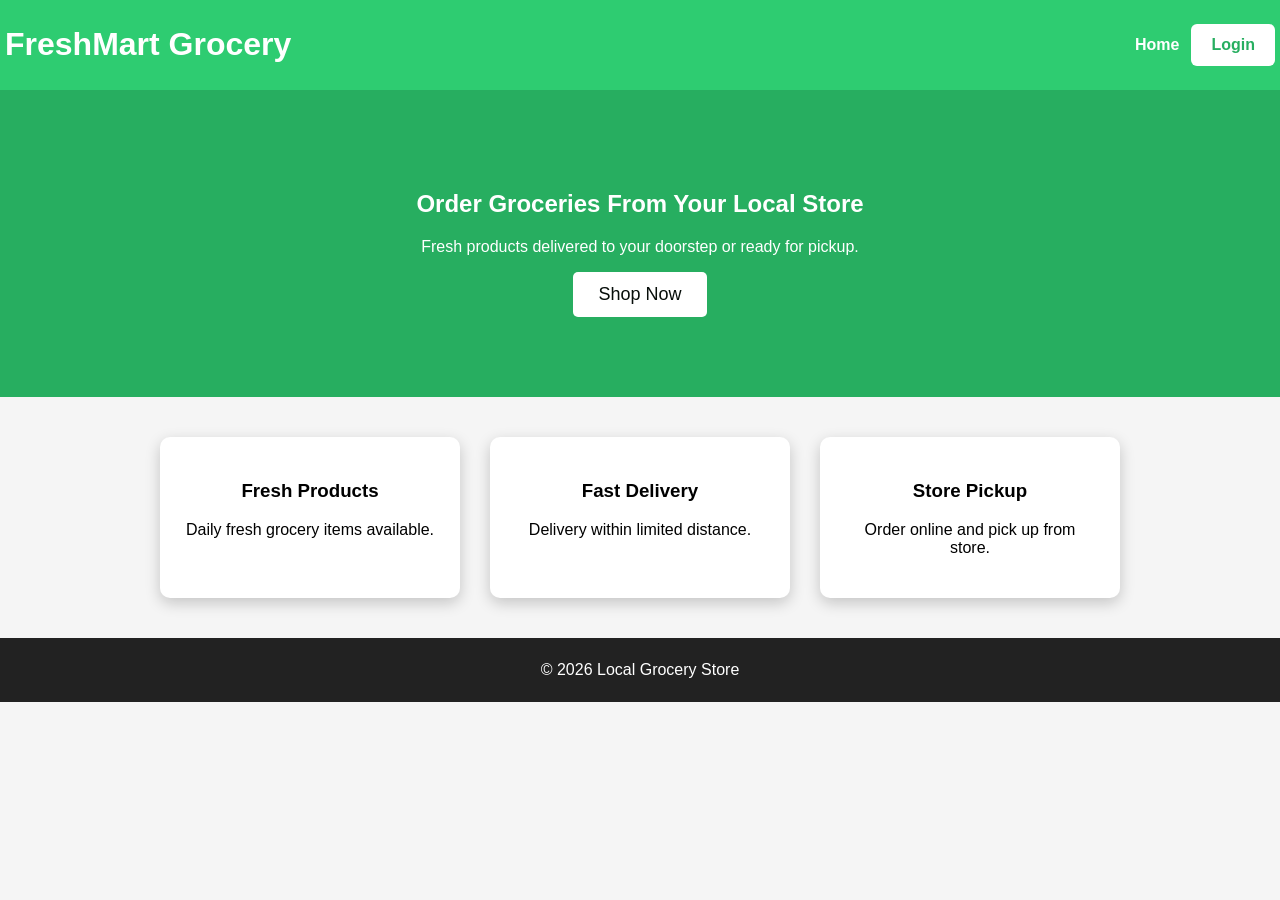
==== public/index.html @ d91790af "Add home page login button" ====
<!DOCTYPE html>
<html lang="en">
<head>
<meta name="viewport" content="width=device-width, initial-scale=1.0">
<title>Local Grocery Store</title>
<link rel="stylesheet" href="style.css">
</head>
    <body>
    <header>
        <h1>FreshMart Grocery</h1>

        <nav>
            <a href="index.html">Home</a>
            <!-- <a href="products.html">Products</a> -->
            <a class="login-button" href="login.html">Login</a>
        </nav>
    </header>
<section class="hero">
    <h2>Order Groceries From Your Local Store</h2>
    <p>Fresh products delivered to your doorstep or ready for pickup.</p>
    <button onclick="localStorage.setItem('afterLogin','stores.html'); location.href='login.html';">Shop Now</button>
</section>
<section class="features">
    <div class="card">
    <h3>Fresh Products</h3>
    <p>Daily fresh grocery items available.</p>
</div>
<div class="card">
    <h3>Fast Delivery</h3>
    <p>Delivery within limited distance.</p>
</div>

<div class="card">
    <h3>Store Pickup</h3>
    <p>Order online and pick up from store.</p>
</div>
</section>
<footer>
    <p>© 2026 Local Grocery Store</p>
</footer>
<script src="nav.js"></script>
</body>
</html>
---- public/style.css ----
body{
font-family: Arial;
margin:0;
background:#f5f5f5;
}

header{
display:flex;
justify-content:space-between;
align-items:center;
padding:5px;
background:#2ecc71;
color:white;
}

nav{
display:flex;
align-items:center;
gap:12px;
}

nav a{
color:white;
text-decoration:none;
font-weight:bold;
}

.login-button{
padding:10px 18px;
background:white;
color:#27ae60;
border-radius:6px;
border:2px solid transparent;
transition:all 0.25s ease;
}

.login-button:hover{
background:#eafaf1;
border-color:#ffffff;
transform:translateY(-1px);
}

.hero{
text-align:center;
padding:80px;
background:#27ae60;
color:white;
}

.hero button{
padding:12px 25px;
border:none;
background:white;
color:#27ae60;
font-size:18px;
cursor:pointer;
border-radius:5px;
}

.features{
display:flex;
justify-content:center;
gap:30px;
padding:40px;
}

.card{
background:white;
padding:25px;
width:250px;
text-align:center;
border-radius:10px;
box-shadow:0px 5px 15px rgba(0,0,0,0.2);
}

footer{
text-align:center;
padding:7px;
background:#222;
color:white;
}
.hero button{
padding:12px 25px;
border:none;
background:white;
color:#070e0a;
font-size:18px;
cursor:pointer;
border-radius:5px;
transition:all 0.3s ease;
}

.hero button:hover{
background:#1bab3f;
color:white;
transform:scale(1.05);
box-shadow:0px 5px 15px rgba(0,0,0,0.3);
}

.card{
background:white;
padding:25px;
width:250px;
text-align:center;
border-radius:10px;
box-shadow:0px 5px 15px rgba(0,0,0,0.2);
transition:transform 0.3s ease, box-shadow 0.3s ease;
}

.card:hover{
transform:translateY(-8px);
box-shadow:0px 10px 25px rgba(0,0,0,0.25);
cursor:pointer;
}
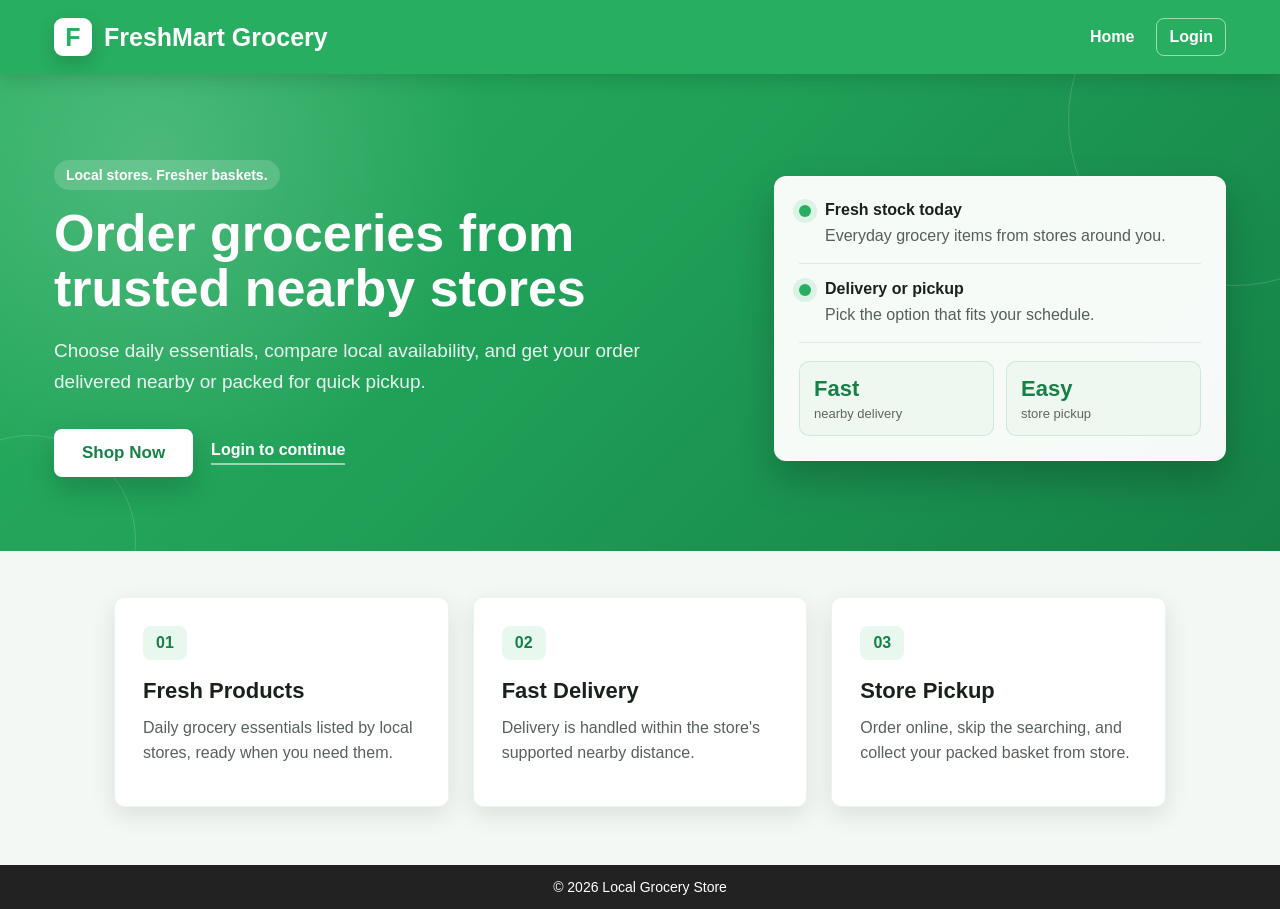
==== commit ff6d3bc2: "Update frontend and routes" ====
--- a/public/index.html
+++ b/public/index.html
@@ -1,13 +1,17 @@
 <!DOCTYPE html>
 <html lang="en">
 <head>
+<meta charset="UTF-8">
 <meta name="viewport" content="width=device-width, initial-scale=1.0">
 <title>Local Grocery Store</title>
 <link rel="stylesheet" href="style.css">
 </head>
-    <body>
+<body>
     <header>
-        <h1>FreshMart Grocery</h1>
+        <a class="brand" href="index.html" aria-label="FreshMart Grocery home">
+            <span class="brand-mark">F</span>
+            <span>FreshMart Grocery</span>
+        </a>
 
         <nav>
             <a href="index.html">Home</a>
@@ -15,29 +19,70 @@
             <a class="login-button" href="login.html">Login</a>
         </nav>
     </header>
-<section class="hero">
-    <h2>Order Groceries From Your Local Store</h2>
-    <p>Fresh products delivered to your doorstep or ready for pickup.</p>
-    <button onclick="localStorage.setItem('afterLogin','stores.html'); location.href='login.html';">Shop Now</button>
-</section>
-<section class="features">
-    <div class="card">
-    <h3>Fresh Products</h3>
-    <p>Daily fresh grocery items available.</p>
-</div>
-<div class="card">
-    <h3>Fast Delivery</h3>
-    <p>Delivery within limited distance.</p>
-</div>
 
-<div class="card">
-    <h3>Store Pickup</h3>
-    <p>Order online and pick up from store.</p>
-</div>
-</section>
-<footer>
-    <p>© 2026 Local Grocery Store</p>
-</footer>
+    <main>
+        <section class="hero">
+            <div class="hero-content">
+                <p class="eyebrow">Local stores. Fresher baskets.</p>
+                <h1>Order groceries from trusted nearby stores</h1>
+                <p class="hero-copy">Choose daily essentials, compare local availability, and get your order delivered nearby or packed for quick pickup.</p>
+                <div class="hero-actions">
+                    <button onclick="localStorage.setItem('afterLogin','stores.html'); location.href='login.html';">Shop Now</button>
+                    <a href="login.html">Login to continue</a>
+                </div>
+            </div>
+
+            <div class="hero-panel" aria-label="FreshMart service highlights">
+                <div class="panel-row">
+                    <span class="panel-dot"></span>
+                    <div>
+                        <strong>Fresh stock today</strong>
+                        <p>Everyday grocery items from stores around you.</p>
+                    </div>
+                </div>
+                <div class="panel-row">
+                    <span class="panel-dot"></span>
+                    <div>
+                        <strong>Delivery or pickup</strong>
+                        <p>Pick the option that fits your schedule.</p>
+                    </div>
+                </div>
+                <div class="mini-stats">
+                    <div>
+                        <strong>Fast</strong>
+                        <span>nearby delivery</span>
+                    </div>
+                    <div>
+                        <strong>Easy</strong>
+                        <span>store pickup</span>
+                    </div>
+                </div>
+            </div>
+        </section>
+
+        <section class="features" aria-label="FreshMart benefits">
+            <div class="card">
+                <span class="card-icon">01</span>
+                <h3>Fresh Products</h3>
+                <p>Daily grocery essentials listed by local stores, ready when you need them.</p>
+            </div>
+            <div class="card">
+                <span class="card-icon">02</span>
+                <h3>Fast Delivery</h3>
+                <p>Delivery is handled within the store's supported nearby distance.</p>
+            </div>
+
+            <div class="card">
+                <span class="card-icon">03</span>
+                <h3>Store Pickup</h3>
+                <p>Order online, skip the searching, and collect your packed basket from store.</p>
+            </div>
+        </section>
+    </main>
+
+    <footer>
+        <p>&copy; 2026 Local Grocery Store</p>
+    </footer>
 <script src="nav.js"></script>
 </body>
-</html>+</html>
--- a/public/style.css
+++ b/public/style.css
@@ -1,115 +1,390 @@
+*{
+box-sizing:border-box;
+}
+
 body{
-font-family: Arial;
-margin:0;
-background:#f5f5f5;
+font-family:Arial,Helvetica,sans-serif;
+margin:0;
+background:#f4f8f5;
+color:#18221b;
+min-height:100vh;
+display:flex;
+flex-direction:column;
 }
 
 header{
 display:flex;
 justify-content:space-between;
 align-items:center;
-padding:5px;
-background:#2ecc71;
-color:white;
+gap:18px;
+padding:18px 54px;
+background:#27ae60;
+color:white;
+box-shadow:0 5px 18px rgba(0,0,0,0.14);
+position:sticky;
+top:0;
+z-index:10;
+}
+
+.brand{
+display:inline-flex;
+align-items:center;
+gap:12px;
+color:white;
+text-decoration:none;
+font-size:25px;
+font-weight:800;
+letter-spacing:0;
+}
+
+.brand-mark{
+width:38px;
+height:38px;
+display:inline-flex;
+align-items:center;
+justify-content:center;
+border-radius:9px;
+background:white;
+color:#27ae60;
+box-shadow:0 8px 18px rgba(0,0,0,0.16);
+}
+
+header h1{
+margin:0;
+font-size:25px;
+line-height:1.2;
+font-weight:800;
+letter-spacing:0;
 }
 
 nav{
 display:flex;
 align-items:center;
-gap:12px;
+gap:10px;
+flex-wrap:wrap;
 }
 
 nav a{
 color:white;
 text-decoration:none;
 font-weight:bold;
+padding:9px 12px;
+border-radius:8px;
+transition:background 0.2s ease, transform 0.2s ease;
+}
+
+nav a:hover{
+background:rgba(255,255,255,0.16);
+transform:translateY(-1px);
 }
 
 .login-button{
-padding:10px 18px;
-background:white;
-color:#27ae60;
-border-radius:6px;
-border:2px solid transparent;
-transition:all 0.25s ease;
-}
-
-.login-button:hover{
-background:#eafaf1;
-border-color:#ffffff;
-transform:translateY(-1px);
+border:1px solid rgba(255,255,255,0.55);
+}
+
+main{
+flex:1;
 }
 
 .hero{
-text-align:center;
-padding:80px;
-background:#27ae60;
-color:white;
+position:relative;
+overflow:hidden;
+display:grid;
+grid-template-columns:minmax(0,1.2fr) minmax(280px,0.8fr);
+align-items:center;
+gap:42px;
+padding:86px 54px 74px;
+background:
+radial-gradient(circle at 12% 18%, rgba(255,255,255,0.18), transparent 28%),
+linear-gradient(135deg,#27ae60 0%,#1f9f57 46%,#158146 100%);
+color:white;
+}
+
+.hero::before,
+.hero::after{
+content:"";
+position:absolute;
+border:1px solid rgba(255,255,255,0.16);
+border-radius:999px;
+pointer-events:none;
+}
+
+.hero::before{
+width:330px;
+height:330px;
+right:-120px;
+top:-120px;
+}
+
+.hero::after{
+width:210px;
+height:210px;
+left:-76px;
+bottom:-96px;
+}
+
+.hero-content,
+.hero-panel{
+position:relative;
+z-index:1;
+}
+
+.eyebrow{
+display:inline-block;
+margin:0 0 16px;
+padding:7px 12px;
+border-radius:999px;
+background:rgba(255,255,255,0.16);
+font-size:14px;
+font-weight:bold;
+}
+
+.hero h1{
+max-width:760px;
+margin:0;
+font-size:52px;
+line-height:1.06;
+letter-spacing:0;
+}
+
+.hero-copy{
+max-width:620px;
+margin:20px 0 0;
+font-size:19px;
+line-height:1.6;
+color:rgba(255,255,255,0.9);
+}
+
+.hero-actions{
+display:flex;
+align-items:center;
+gap:18px;
+flex-wrap:wrap;
+margin-top:32px;
 }
 
 .hero button{
-padding:12px 25px;
+padding:14px 28px;
 border:none;
 background:white;
-color:#27ae60;
-font-size:18px;
+color:#158146;
+font-size:17px;
+font-weight:bold;
 cursor:pointer;
-border-radius:5px;
+border-radius:8px;
+transition:all 0.25s ease;
+box-shadow:0 12px 28px rgba(0,0,0,0.18);
+}
+
+.hero button:hover{
+background:#eefbf3;
+transform:translateY(-2px);
+box-shadow:0 16px 34px rgba(0,0,0,0.24);
+}
+
+.hero-actions a{
+color:white;
+font-weight:bold;
+text-decoration:none;
+border-bottom:2px solid rgba(255,255,255,0.55);
+padding-bottom:4px;
+}
+
+.hero-actions a:hover{
+border-color:white;
+}
+
+.hero-panel{
+background:rgba(255,255,255,0.96);
+color:#18221b;
+border-radius:12px;
+padding:24px;
+box-shadow:0 18px 38px rgba(0,0,0,0.22);
+border:1px solid rgba(255,255,255,0.55);
+}
+
+.panel-row{
+display:flex;
+gap:14px;
+padding:16px 0;
+border-bottom:1px solid rgba(0,0,0,0.08);
+}
+
+.panel-row:first-child{
+padding-top:0;
+}
+
+.panel-row p{
+margin:6px 0 0;
+color:rgba(24,34,27,0.72);
+line-height:1.4;
+}
+
+.panel-dot{
+width:12px;
+height:12px;
+margin-top:4px;
+border-radius:50%;
+background:#27ae60;
+box-shadow:0 0 0 6px rgba(39,174,96,0.12);
+flex:0 0 auto;
+}
+
+.mini-stats{
+display:grid;
+grid-template-columns:1fr 1fr;
+gap:12px;
+padding-top:18px;
+}
+
+.mini-stats div{
+background:#eef8f1;
+border:1px solid rgba(39,174,96,0.18);
+border-radius:10px;
+padding:14px;
+}
+
+.mini-stats strong{
+display:block;
+font-size:22px;
+color:#158146;
+}
+
+.mini-stats span{
+display:block;
+margin-top:4px;
+font-size:13px;
+color:rgba(24,34,27,0.68);
 }
 
 .features{
-display:flex;
-justify-content:center;
-gap:30px;
-padding:40px;
+display:grid;
+grid-template-columns:repeat(3,minmax(0,1fr));
+gap:24px;
+padding:46px 54px 58px;
+max-width:1160px;
+margin:auto;
 }
 
 .card{
 background:white;
-padding:25px;
-width:250px;
-text-align:center;
+padding:28px;
+min-height:210px;
 border-radius:10px;
-box-shadow:0px 5px 15px rgba(0,0,0,0.2);
+box-shadow:0 8px 24px rgba(0,0,0,0.1);
+border:1px solid rgba(39,174,96,0.11);
+transition:transform 0.25s ease, box-shadow 0.25s ease, border-color 0.25s ease;
+}
+
+.card:hover{
+transform:translateY(-7px);
+box-shadow:0 16px 32px rgba(0,0,0,0.16);
+border-color:rgba(39,174,96,0.32);
+}
+
+.card-icon{
+display:inline-flex;
+align-items:center;
+justify-content:center;
+width:44px;
+height:34px;
+margin-bottom:18px;
+border-radius:8px;
+background:#e9f8ef;
+color:#158146;
+font-weight:800;
+}
+
+.card h3{
+margin:0;
+font-size:22px;
+}
+
+.card p{
+margin:12px 0 0;
+line-height:1.55;
+color:rgba(24,34,27,0.72);
 }
 
 footer{
 text-align:center;
-padding:7px;
+padding:14px;
 background:#222;
 color:white;
-}
-.hero button{
-padding:12px 25px;
-border:none;
-background:white;
-color:#070e0a;
-font-size:18px;
-cursor:pointer;
-border-radius:5px;
-transition:all 0.3s ease;
-}
-
-.hero button:hover{
-background:#1bab3f;
-color:white;
-transform:scale(1.05);
-box-shadow:0px 5px 15px rgba(0,0,0,0.3);
-}
-
-.card{
-background:white;
-padding:25px;
-width:250px;
+font-size:14px;
+}
+
+footer p{
+margin:0;
+}
+
+@media (max-width: 850px){
+header{
+padding:16px 22px;
+}
+
+.brand{
+font-size:21px;
+}
+
+.hero{
+grid-template-columns:1fr;
+padding:62px 22px 48px;
+gap:28px;
+}
+
+.hero h1{
+font-size:38px;
+}
+
+.hero-copy{
+font-size:17px;
+}
+
+.features{
+grid-template-columns:1fr;
+padding:28px 22px 42px;
+}
+}
+
+@media (max-width: 520px){
+header{
+align-items:flex-start;
+}
+
+nav{
+justify-content:flex-end;
+}
+
+nav a{
+padding:8px 9px;
+}
+
+.brand-mark{
+width:34px;
+height:34px;
+}
+
+.hero h1{
+font-size:32px;
+}
+
+.hero-actions{
+align-items:stretch;
+flex-direction:column;
+}
+
+.hero button,
+.hero-actions a{
+width:100%;
 text-align:center;
-border-radius:10px;
-box-shadow:0px 5px 15px rgba(0,0,0,0.2);
-transition:transform 0.3s ease, box-shadow 0.3s ease;
-}
-
-.card:hover{
-transform:translateY(-8px);
-box-shadow:0px 10px 25px rgba(0,0,0,0.25);
-cursor:pointer;
-}
-
+}
+
+.hero-panel{
+padding:20px;
+}
+
+.mini-stats{
+grid-template-columns:1fr;
+}
+}
